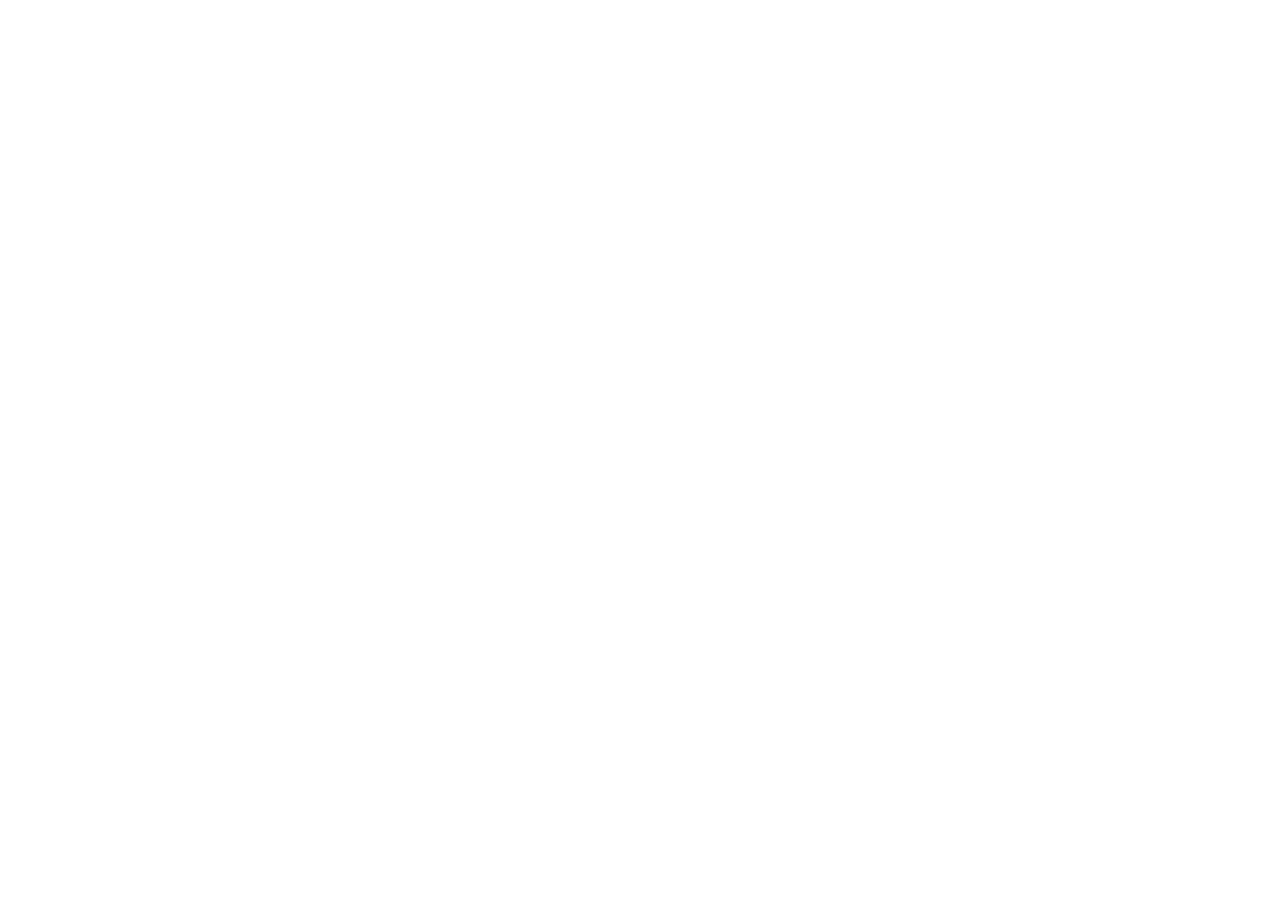
==== flowers/index.html @ 97204268 "last" ====
<!DOCTYPE html>
<html lang="en">
<head>
    <meta charset="UTF-8">
    <meta name="viewport" content="width=device-width, initial-scale=1.0">
    <link rel="stylesheet" href="style.css">
    <title>Document</title>
</head>
<body>
</body>
</html>
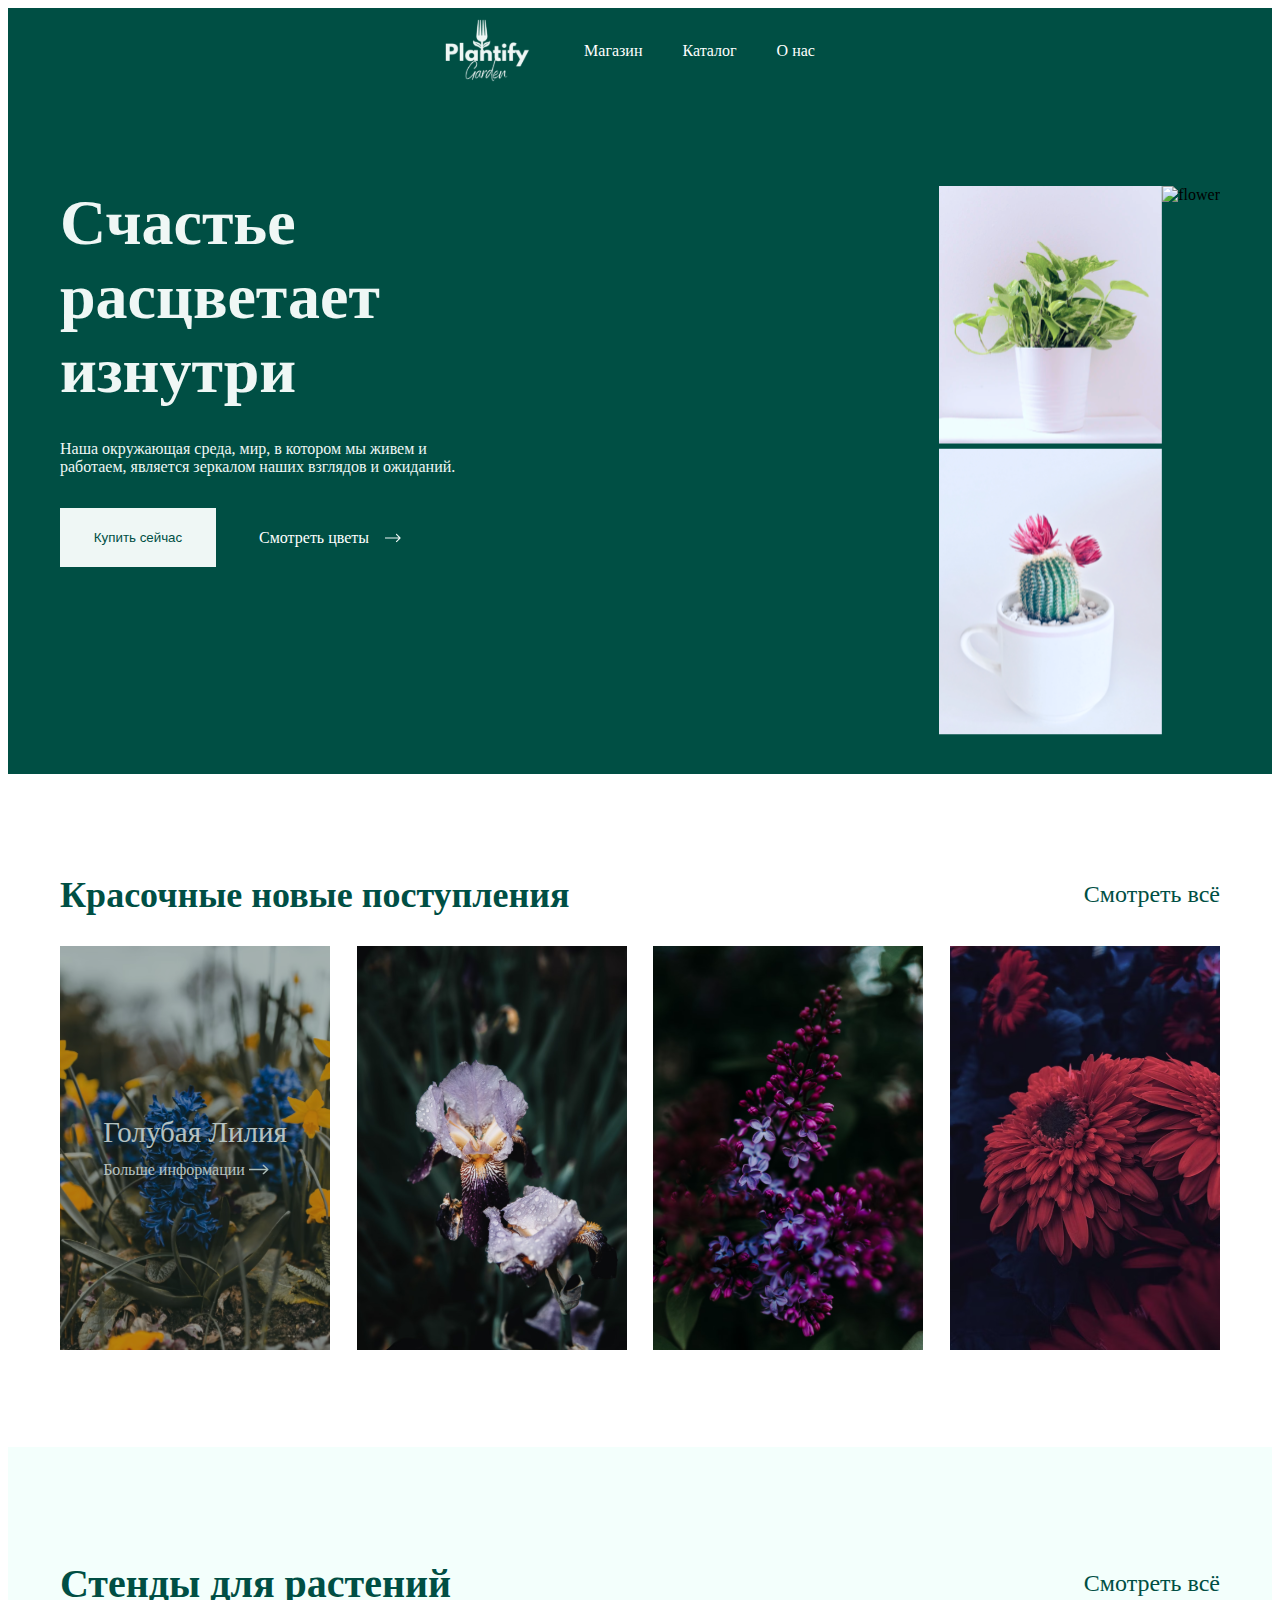
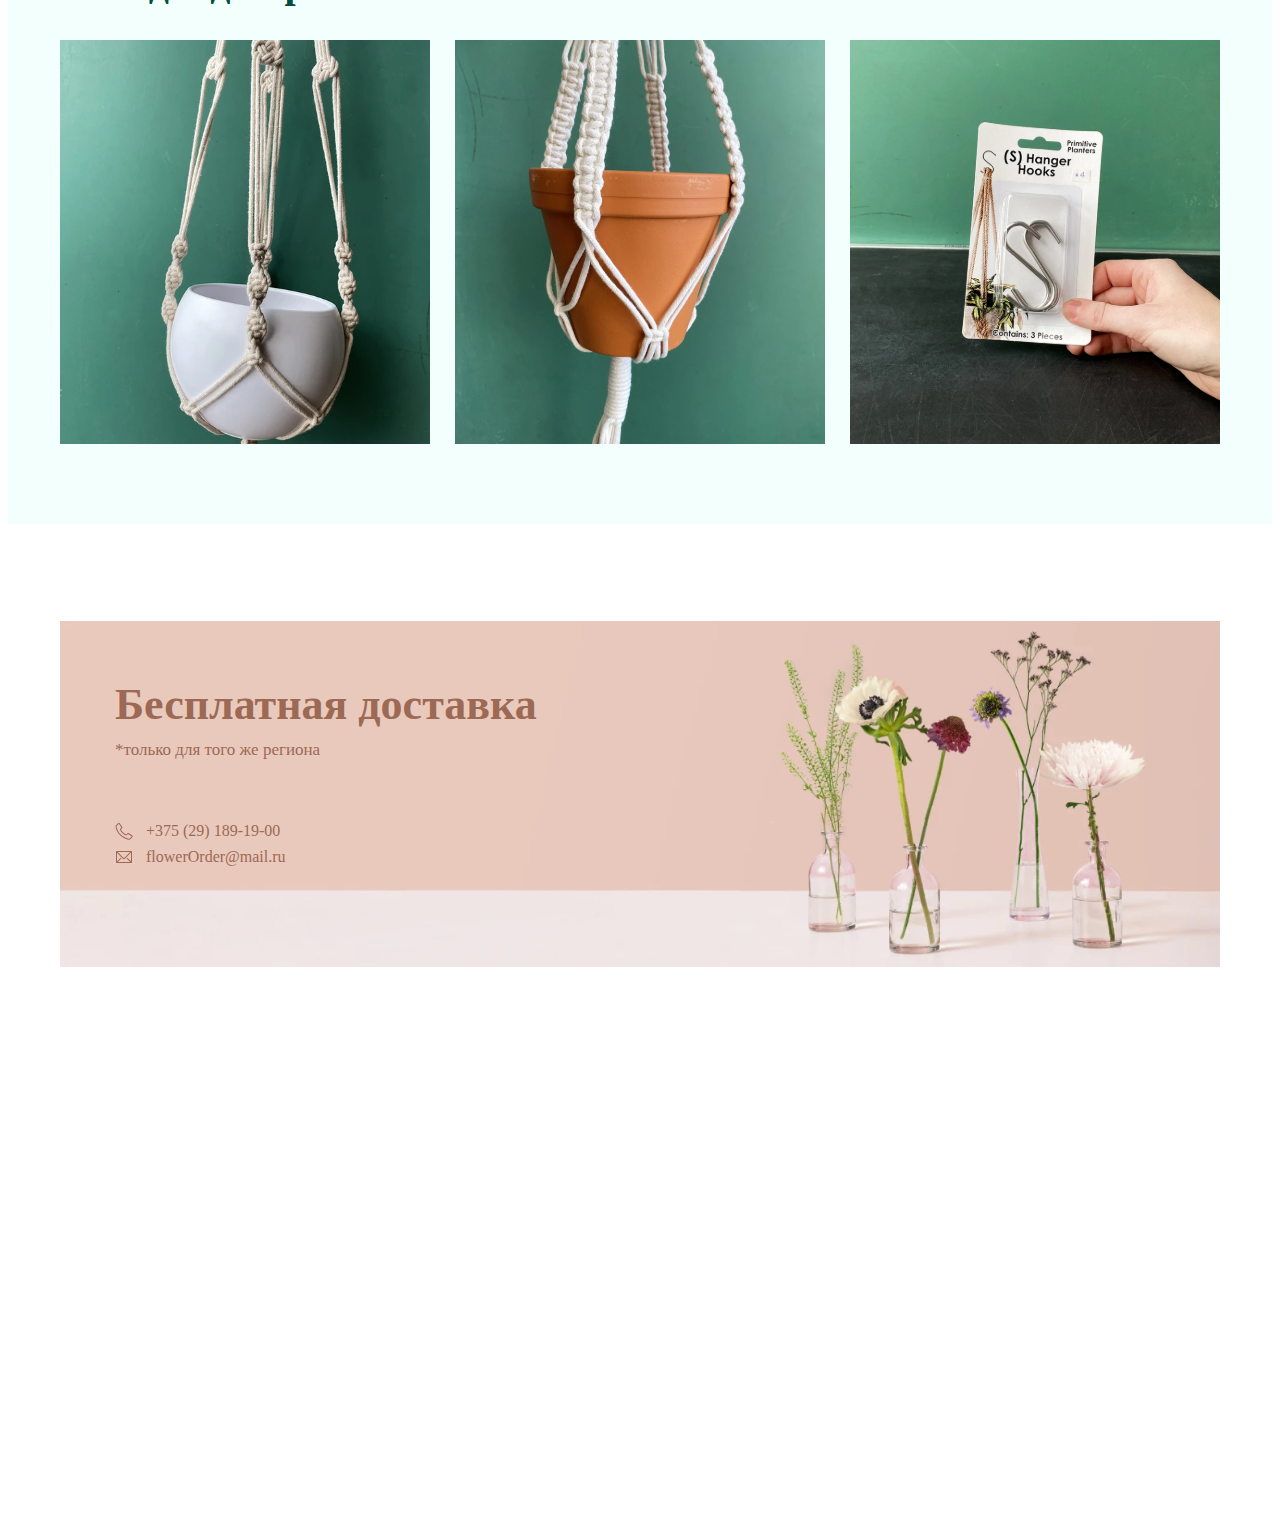
==== commit 88890a2b: "last" ====
--- a/flowers/index.html
+++ b/flowers/index.html
@@ -1,11 +1,119 @@
 <!DOCTYPE html>
 <html lang="en">
+
 <head>
     <meta charset="UTF-8">
     <meta name="viewport" content="width=device-width, initial-scale=1.0">
-    <link rel="stylesheet" href="style.css">
-    <title>Document</title>
+    <link rel="stylesheet" href="style/style.css">
+    <link rel="stylesheet" href="style/header.css">
+    <link rel="stylesheet" href="style/section.css">
+    <link rel="stylesheet" href="style/article.css">
+    <link rel="stylesheet" href="style/footer.css">
+    <title>Главная</title>
 </head>
+
 <body>
+    <header>
+        <div class="limited">
+            <nav>
+                <img src="image/logo.svg" class="logo" alt="logo">
+                <a href="index.html">Магазин</a>
+                <a href="page/catalog.html">Каталог</a>
+                <a href="page/aboutUs.html">О нас</a>
+            </nav>
+            <article class="happinessBlooms">
+                <div class="articleColumn">
+                    <h1 class="">Счастье расцветает изнутри</h1>
+                    <p class="articleText">
+                        Наша окружающая среда, мир, в котором мы живем и работаем, является зеркалом наших взглядов
+                        и
+                        ожиданий.
+                    </p>
+                    <div class="articleShop">
+                        <BUtton class="btnShop"><a href="page/catalog.html">Купить сейчас</a></BUtton>
+                        <div class="articleLink">
+                            <a href="page/catalog.html">Смотреть цветы</a>
+                            <img class="arrow" src="image/icon/arrow.svg" alt="arrow">
+                        </div>
+                    </div>
+                </div>
+                <div class="articleColumn">
+                    <div class="articleColumnInside">
+                        <div class="articleRow">
+                            <img class="articleImage1" src="image/article/article1.svg" alt="flower">
+                        </div>
+                        <div class="articleRow">
+                            <img class="articleImage1" src="image/article/article2.svg" alt="flower">
+                        </div>
+                    </div>
+                    <div class="articleColumnInside">
+                        <div class="articleRow">
+                            <img class="articleImage2" src="image/article/article3.svg" alt="flower">
+                        </div>
+                    </div>
+                </div>
+            </article>
+        </div>
+    </header>
+    <main>
+        <section>
+            <div class="limited">
+                <div class="sectionHeader">
+                    <h2 class="arrivalsText">Красочные новые поступления</h2>
+                    <a class="sectionView" href="page/catalog.html">Смотреть всё</a>
+                </div>
+                <div class="sectionRow">
+                    <div class="blure">
+                        <div class="cardArrivals">
+                            <div>
+                                <p>Голубая Лилия</p>
+                                <div>
+                                    <a href="page/catalog.html">Больше информации</a>
+                                    <img src="image/icon/arrow.svg" alt="flower">
+                                </div>
+                            </div>
+                        </div>
+                    </div>
+                    <div class="cardArrivals"></div>
+                    <div class="cardArrivals"></div>
+                    <div class="cardArrivals"></div>
+                </div>
+            </div>
+        </section>
+        <section class="sectionGreen">
+            <div class="limited">
+                <div class="sectionHeader">
+                    <h2 class="standsText">Стенды для растений</h2>
+                    <a class="sectionView" href="page/catalog.html">Смотреть всё</a>
+                </div>
+                <div class="sectionRow">
+                    <div class="cardStands"></div>
+                    <div class="cardStands"></div>
+                    <div class="cardStands"></div>
+                </div>
+            </div>
+        </section>
+    </main>
+    <footer>
+        <div class="limited">
+            <article class="footerShipping">
+                <h2 class="footerShippingText">Бесплатная доставка</h2>
+                <p class="shippingRegion">*только для того же региона</p>
+                <div class="contacts">
+                    <img src="image/icon/phone.svg" alt="phone icon">
+                    <p>+375 (29) 189-19-00</p>
+                </div>
+                <div class="contacts">
+                    <img src="image/icon/mail.svg" alt="mail icon">
+                    <p>flowerOrder@mail.ru</p>
+                </div>
+            </article>
+            <iframe class="map"
+                src="https://www.google.com/maps/embed?pb=!1m18!1m12!1m3!1d18225.730330748564!2d30.194301262731948!3d55.17948641894593!2m3!1f0!2f0!3f0!3m2!1i1024!2i768!4f13.1!3m3!1m2!1s0x46c5715d05f7809d%3A0xb9c7cb289e0e9607!2z0J_Qu9Cw0L3QtdGC0LAg0YDQvtC3!5e0!3m2!1sru!2sby!4v1731805272715!5m2!1sru!2sby"
+                allowfullscreen="" loading="lazy" referrerpolicy="no-referrer-when-downgrade">
+            </iframe>
+        </div>
+    </footer>
 </body>
+
 </html>--- a/flowers/style/style.css
+++ b/flowers/style/style.css
@@ -0,0 +1,35 @@
+header{
+    background-color: #004F44;
+}
+
+main{
+    background-color: #fff;
+}
+
+p {
+    margin: 0px;
+}
+
+a {
+    text-decoration: none;
+    color: #fff;
+    margin: 0px;
+}
+
+h1{
+    margin: 0px;
+}
+
+.limited {
+    max-width: 1160px;
+    margin: 0px auto;
+}
+
+button {
+    border: 0px;
+}
+
+button:hover {
+    opacity: 0.9;
+    cursor: pointer;
+}--- a/flowers/style/header.css
+++ b/flowers/style/header.css
@@ -0,0 +1,16 @@
+nav {
+    display: flex;
+    justify-content: center;
+    align-items: center;
+    width: 100%;
+}
+
+nav a{
+    margin-right: 40px;
+}
+
+.logo {
+    width: 119px;
+    height: 86px;
+    margin-right: 40px;
+}--- a/flowers/style/section.css
+++ b/flowers/style/section.css
@@ -0,0 +1,102 @@
+section{
+    margin-bottom: 97px;
+}
+
+.sectionHeader {
+    display: flex;
+    justify-content: space-between;
+    align-items: center;
+}
+
+.sectionGreen {
+    background-color: #F3FFFC;
+    padding: 80px 0px;
+}
+
+.standsText {
+    font-size: 40px;
+    color: #004F44;
+}
+
+.arrivalsText {
+    font-size: 36px;
+    color: #004F44;
+}
+
+.sectionView {
+    font-size: 24px;
+    color: #004F44;
+}
+
+.sectionRow {
+    display: flex;
+    width: 100%;
+    justify-content: space-between;
+}
+
+.cardArrivals {
+    background-repeat: no-repeat;
+    background-size: cover;
+    background-position: center;
+    width: 270px;
+    height: 404px;
+}
+
+.cardArrivals div p {
+    font-size: 29px;
+    color: #fff;
+    margin-bottom: 12px;
+}
+
+.cardArrivals div a {
+    font-size: 16px;
+}
+
+.cardArrivals div img {
+    width: 20px;
+}
+
+.blure {
+    background-color: rgb(1, 44, 38);
+}
+
+.cardArrivals:nth-child(1) {
+    display: flex;
+    justify-content: center;
+    align-items: center;
+    background-image: url(../image/section/arrivals/arrivals1.svg);
+    opacity: 0.71;
+}
+
+.cardArrivals:nth-child(2) {
+    background-image: url(../image/section/arrivals/arrivals2.svg);
+
+}
+
+.cardArrivals:nth-child(3) {
+    background-image: url(../image/section/arrivals/arrivals3.svg);
+}
+
+.cardArrivals:nth-child(4) {
+    background-image: url(../image/section/arrivals/arrivals4.svg);
+}
+
+.cardStands{
+    background-repeat: no-repeat;
+    background-size: cover;
+    background-position: center;
+    width: 370px;
+    height: 404px;
+}
+
+.cardStands:nth-child(1) {
+    background-image: url(../image/section/stands/plants1.svg);
+}
+
+.cardStands:nth-child(2) {
+    background-image: url(../image/section/stands/plants2.svg);
+}
+
+.cardStands:nth-child(3) {
+    background-image: url(../image/section/stands/plants3.svg);
+}--- a/flowers/style/article.css
+++ b/flowers/style/article.css
@@ -0,0 +1,57 @@
+.happinessBlooms {
+    display: flex;
+    flex-direction: row;
+    justify-content: space-between;
+    background-color: #004F44;
+    margin-bottom: 70px;
+    padding-top: 92px;
+}
+
+h1 {
+    color: #EFF7F5;
+    font-size: 64px;
+    margin-bottom: 32px;
+}
+
+.articleText {
+    color: #EFF7F5;
+    margin-bottom: 32px;
+}
+
+.articleShop {
+    display: flex;
+    flex-direction: row;
+    width: 100%;
+    margin-bottom: 207px;
+}
+
+.btnShop {
+    width: 156px;
+    height: 59px;
+    background-color: #EFF7F5;
+    margin-right: 43px;
+}
+
+.btnShop a {
+    color: #004F44;
+    
+}
+
+.arrow {
+    width: 16px;
+    height: 10px;
+    margin-left: 16px;
+}
+
+.articleLink {
+    display: flex;
+    align-items: center;
+}
+
+.articleColumn:nth-child(1) {
+   max-width: 400px;
+}
+
+.articleColumn:nth-child(2) {
+    display: flex;
+}--- a/flowers/style/footer.css
+++ b/flowers/style/footer.css
@@ -0,0 +1,49 @@
+footer{
+    margin-bottom: 140px;
+    background-color:  #fff;
+}
+
+.map{
+    width: 100%;
+    height: 287px;
+    border: 0px;
+    margin-top: 129px;
+}
+
+.footerShipping{
+    height: 288px;
+    background-image: url(../image/article/ShippingServices.svg);
+    background-position: center;
+    background-size: cover;
+    background-repeat: no-repeat;
+    padding: 58px 0px 0px 55px;
+}
+
+.footerShippingText{
+    font-size: 44px;
+    color: #9C6955;
+    margin: 0px 0px 10px 0px;
+}
+
+.shippingRegion{
+    font-size: 17px;
+    color: #9C6955;
+    margin: 0px 0px 62px 0px;
+}
+
+.contacts p {
+    font-size: 16px;
+    color: #9C6955;
+    margin: 0px;
+}
+
+.contacts img{
+    width: 18px;
+    height: 18px;
+    margin-right: 13px;
+}
+
+.contacts{
+    display:  flex;
+    margin-bottom: 8px;
+}